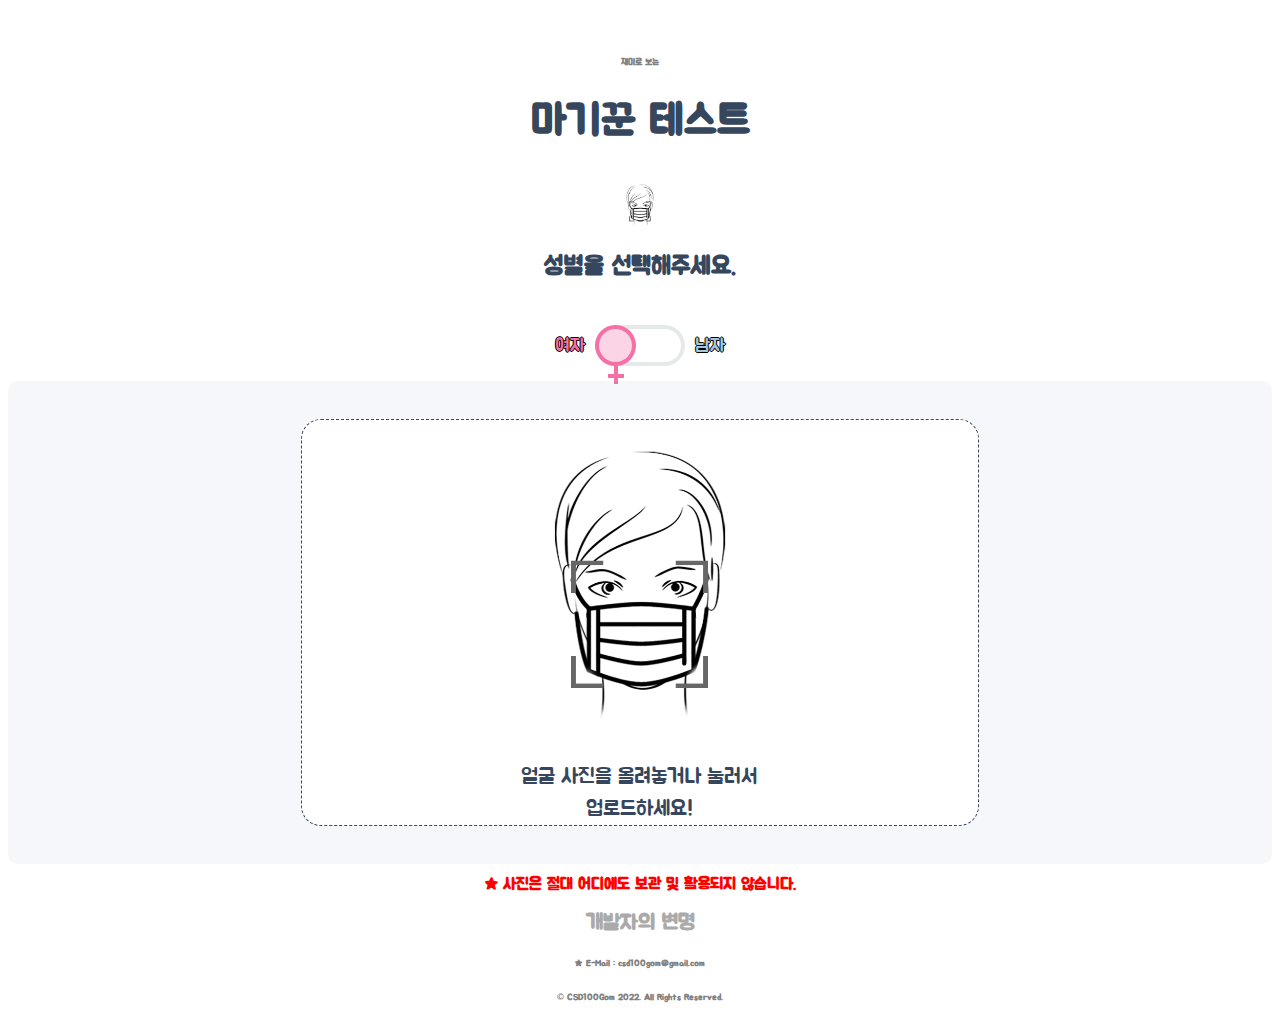
==== index.html @ 7cee202c "파비콘 추가" ====
<!DOCTYPE html>
<html lang="ko">

<head>
    <meta charset="utf-8">
    <meta name="viewport" content="width=device-width, initial-scale=1">

    <link href="https://cdn.jsdelivr.net/npm/bootstrap@5.2.2/dist/css/bootstrap.min.css" rel="stylesheet"
        integrity="sha384-Zenh87qX5JnK2Jl0vWa8Ck2rdkQ2Bzep5IDxbcnCeuOxjzrPF/et3URy9Bv1WTRi" crossorigin="anonymous">

    <title>마기꾼 테스트</title>

    <link rel="stylesheet" href="style.css">

    <!-- Go to www.addthis.com/dashboard to customize your tools -->
    <script type="text/javascript" src="//s7.addthis.com/js/300/addthis_widget.js#pubid=ra-63589f48ebc138e8"></script>
    <link rel="icon" href="/favicon.png">
</head>

<body>
    <section class="section">
        <h6 style="margin-bottom: -10px;">재미로 보는</h6>
        <h1 class="title">마기꾼 테스트</h1>

    </section>

    <section class="youtube">
        <div class="container mt-5 youtube-cover d-flex flex-row-reverse">
            <img src="favicon.png" alt="" class="youtube-icon">
        </div>
        <h3 class="subtitle">성별을 선택해주세요.</h3>

        <!-- 젠더 토글 스위치-->
        <div class="gender-container">
            <span class="gender-sort">
                <div class="gender" style="color:#f470a7">여자</div>
                <input type="checkbox" id="gender">
                <label for="gender" id="gender-label">
                    <span class="knob"><i></i></span>
                </label>
                <div class="gender" style="color:#a1c6dd">남자</div>
            </span>
        </div>
        <!-- 젠더 토글 스위치 끝-->
    </section>


    <script class="jsbin" src="https://ajax.googleapis.com/ajax/libs/jquery/1/jquery.min.js"></script>
    <div class="container file-upload" id="bg-box">
        <div class="image-upload-wrap">
            <input class="file-upload-input" type='file' onchange="readURL(this);" accept="image/*" />
            <div class="drag-text">
                <h1><img src="img/upload.png" id="upload" class="mt-5 pt-5 upload"></h1>
                <h3 class="mb-5 pb-5 pt-4 upload-text">얼굴 사진을 올려놓거나 눌러서 업로드하세요!</h3>
            </div>
        </div>
        <div class="file-upload-content">
            <img class="file-upload-image" id="face-image" src="#" alt="your image" />
            <p class="result-message"></p>
            <div id="label-container"></div>
            <div id="celeb-div"></div>
            <div class="image-title-wrap">
                <!-- Go to www.addthis.com/dashboard to customize your tools -->
                <div class="addthis_inline_share_toolbox_zi0m" style="margin-top:5px"></div>

                <ale <button type="button" onclick="window.location.reload()" class="remove-image">다른 사진으로
                    재시도</span></button>
            </div>

        </div>
    </div>


    <div class="ad-banner">
        <ins class="kakao_ad_area" style="display:none;" data-ad-unit="DAN-VhhVs2gmpC70Xe6d" data-ad-width="320"
            data-ad-height="100"></ins>
        <script type="text/javascript" src="//t1.daumcdn.net/kas/static/ba.min.js" async></script>
    </div>


    <footer>
        <h3>★ 사진은 절대 어디에도 보관 및 활용되지 않습니다. </h3>
        <a href="excuse.html">
            <h3>개발자의 변명</h3>
        </a>
        <h6>★ E-Mail : csd100gom@gmail.com </h6>
        <h6>© CSD100Gom 2022. All Rights Reserved.</h6>
    </footer>

    <div id="webcam-container"></div>
    <script src="https://cdn.jsdelivr.net/npm/@popperjs/core@2.11.6/dist/umd/popper.min.js"
        integrity="sha384-oBqDVmMz9ATKxIep9tiCxS/Z9fNfEXiDAYTujMAeBAsjFuCZSmKbSSUnQlmh/jp3"
        crossorigin="anonymous"></script>
    <script src="https://cdn.jsdelivr.net/npm/bootstrap@5.2.2/dist/js/bootstrap.min.js"
        integrity="sha384-IDwe1+LCz02ROU9k972gdyvl+AESN10+x7tBKgc9I5HFtuNz0wWnPclzo6p9vxnk"
        crossorigin="anonymous"></script>
    <script src="https://cdn.jsdelivr.net/npm/@tensorflow/tfjs@1.3.1/dist/tf.min.js"></script>
    <script src="https://cdn.jsdelivr.net/npm/@teachablemachine/image@0.8/dist/teachablemachine-image.min.js"></script>
    <script>
        function readURL(input) {
            $('.result-message').html("<div class=\"spinner\"></div><h2>AI가 마기꾼인지 판단중입니다.<h2>");

            if (input.files && input.files[0]) {

                var reader = new FileReader();

                reader.onload = function (e) {
                    $('.image-upload-wrap').hide();

                    $('.file-upload-image').attr('src', e.target.result);
                    $('.file-upload-content').show();

                    $('.image-title').html(input.files[0].name);
                };

                reader.readAsDataURL(input.files[0]);


                init().then(() => {
                    predict();
                });

            } else {
                removeUpload();
            }
        }

        function removeUpload() {
            $('.file-upload-input').replaceWith($('.file-upload-input').clone());
            $('.file-upload-content').hide();
            $('.image-upload-wrap').show();
        }
        $('.image-upload-wrap').bind('dragover', function () {
            $('.image-upload-wrap').addClass('image-dropping');
        });
        $('.image-upload-wrap').bind('dragleave', function () {
            $('.image-upload-wrap').removeClass('image-dropping');
        });
    </script>


    <script type="text/javascript">
        // More API functions here:
        // https://github.com/googlecreativelab/teachablemachine-community/tree/master/libraries/image

        // the link to your model provided by Teachable Machine export panel

        let model, webcam, labelContainer, maxPredictions;

        // Load the image model and setup the webcam
        async function init() {
            var gender = document.getElementById("gender");
            console.log(`gender checked : ${gender.checked}`);

            let URL = "https://teachablemachine.withgoogle.com/models/Uu8Yr3CgZ/"; // 여자 마기꾼 학습 모델 미지정

            if (gender.checked) {
                URL = "https://teachablemachine.withgoogle.com/models/ki_kJvAAA/"; // 남자 마기꾼 학습 모델
            }
            console.log(`URL : ${URL}`);

            const modelURL = URL + "model.json";
            const metadataURL = URL + "metadata.json";

            // load the model and metadata
            // Refer to tmImage.loadFromFiles() in the API to support files from a file picker
            // or files from your local hard drive
            // Note: the pose library adds "tmImage" object to your window (window.tmImage)
            model = await tmImage.load(modelURL, metadataURL);
            maxPredictions = model.getTotalClasses();

            // append elements to the DOM
            labelContainer = document.getElementById("label-container");
            labelContainer.innerHTML = "";
            labelContainer.appendChild(document.createElement("div"));
        }

        // run the webcam image through the image model
        async function predict() {
            // predict can take in an image, video or canvas html element
            var image = document.getElementById("face-image")
            const prediction = await model.predict(image, false);

            // 정렬 부분
            /* prediction.sort((a, b) => parseFloat(b.probability) - parseFloat(a.probability));*/

            let message;

            /*
                const classPrediction =
                    prediction[i].className +
                    ": " +
                    prediction[i].probability.toFixed(2);
                    */arguments

            let percent = Math.round(prediction[0].probability.toFixed(2) * 100);
            if (percent == 0) {
                message = `당신은 절대 마기꾼일리 없습니다!<br>그 말은 곧! 똑같이 잘생기고 예쁘거나? 아니면 👀...<br>전자이길 바랄게요!`;
            } else if (percent < 34) {
                message = `당신은 마스크를 쓰나 벗으나 비슷할 것으로 보입니다!<br>마스크를 쓰고 벗는 것에 크게 신경쓰지 않는 당신!<br>존잘 혹은 존예겠죠?`;
            } else if (percent < 67) {
                message = `당신은 마기꾼일수도 아닐수도!<br>중간 정도의 범위에 해당하시네요.<br>당신은 스스로가 마기꾼이라 생각하시나요?`;
            } else if (percent < 100) {
                message = `당신은 마기꾼에 가깝다고 보입니다.<br>눈매가 너무 멋지고 예쁘셔서 이런 결과가 나온거겠죠?`
            } else {
                message = `와... 100% 대박!<br>이 인공지능이 참 멍청해요 그쵸? 좀 더 공부시킬게요...`
            }

            resultMessage = `<span class="percent"><h3>당신이 마기꾼일 확률은</h3><h1>${percent}%</h1><br><h4>${message}</h4></span>`;
            $('.result-message').html("");
            labelContainer.childNodes[0].innerHTML = resultMessage;
            /*
            const classPrediction = `<span class=\"mbti\"><span class=\"mbti-type\">${prediction[i].className}</span><span class=\"graph\" ${color}><span style=\"width:${percent}%;\ background:${color}" > ${percent}%</span ></span >`;
            labelContainer.childNodes[i].innerHTML = classPrediction;
            */

            /*
            var celebDiv = document.getElementById("celeb-div");
            celebDiv.innerHTML = `<a href=\"https://www.16personalities.com/ko/%EC%84%B1%EA%B2%A9%EC%9C%A0%ED%98%95-${prediction[0].className}\"<class=\"mbti-link\"><h4>${type}에 대해 더 알아보기</h4></a >    <h4 style="color:rgb(${rgb})">[${type} 관상의 연예인]<br>${celeb}</h4>`;
                */
        }
    </script>
</body>



<!--  # Image Upload
Copyright (c) 2022 by Aaron Vanston (https://codepen.io/aaronvanston/pen/yNYOXR)
Permission is hereby granted, free of charge, to any person obtaining a copy of this software and associated documentation files (the "Software"), to deal in the Software without restriction, including without limitation the rights to use, copy, modify, merge, publish, distribute, sublicense, and/or sell copies of the Software, and to permit persons to whom the Software is furnished to do so, subject to the following conditions:
The above copyright notice and this permission notice shall be included in all copies or substantial portions of the Software.
THE SOFTWARE IS PROVIDED "AS IS", WITHOUT WARRANTY OF ANY KIND, EXPRESS OR IMPLIED, INCLUDING BUT NOT LIMITED TO THE WARRANTIES OF MERCHANTABILITY, FITNESS FOR A PARTICULAR PURPOSE AND NONINFRINGEMENT. IN NO EVENT SHALL THE AUTHORS OR COPYRIGHT HOLDERS BE LIABLE FOR ANY CLAIM, DAMAGES OR OTHER LIABILITY, WHETHER IN AN ACTION OF CONTRACT, TORT OR OTHERWISE, ARISING FROM, OUT OF OR IN CONNECTION WITH THE SOFTWARE OR THE USE OR OTHER DEALINGS IN THE SOFTWARE.
, INCLUDING BUT NOT LIMITED TO THE WARRANTIES OF MERCHANTABILITY, FITNESS FOR A PARTICULAR PURPOSE AND NONINFRINGEMENT. IN NO EVENT SHALL THE AUTHORS OR COPYRIGHT HOLDERS BE LIABLE FOR ANY CLAIM, DAMAGES OR OTHER LIABILITY, WHETHER IN AN ACTION OF CONTRACT, TORT OR OTHERWISE, ARISING FROM, OUT OF OR IN CONNECTION WITH THE SOFTWARE OR THE USE OR OTHER DEALINGS IN THE SOFTWARE.
-->

<!--  # Gender Toggle
Copyright (c) 2022 by Mert Cukuren (https://codepen.io/knyttneve/pen/bPpEZY)
Permission is hereby granted, free of charge, to any person obtaining a copy of this software and associated documentation files (the "Software"), to deal in the Software without restriction, including without limitation the rights to use, copy, modify, merge, publish, distribute, sublicense, and/or sell copies of the Software, and to permit persons to whom the Software is furnished to do so, subject to the following conditions:
The above copyright notice and this permission notice shall be included in all copies or substantial portions of the Software.
THE SOFTWARE IS PROVIDED "AS IS", WITHOUT WARRANTY OF ANY KIND, EXPRESS OR IMPLIED, INCLUDING BUT NOT LIMITED TO THE WARRANTIES OF MERCHANTABILITY, FITNESS FOR A PARTICULAR PURPOSE AND NONINFRINGEMENT. IN NO EVENT SHALL THE AUTHORS OR COPYRIGHT HOLDERS BE LIABLE FOR ANY CLAIM, DAMAGES OR OTHER LIABILITY, WHETHER IN AN ACTION OF CONTRACT, TORT OR OTHERWISE, ARISING FROM, OUT OF OR IN CONNECTION WITH THE SOFTWARE OR THE USE OR OTHER DEALINGS IN THE SOFTWARE.
-->

</html>
---- style.css ----
@import url("https://fonts.googleapis.com/css2?family=Jua&display=swap");

html {
  font-size: 14px;
  font-family: "Jua", sans-serif;
  word-break: keep-all;
}

body {
  font-family: "Jua", sans-serif;
  background-color: #ffffff;
}

h1 {
  font-size: 3rem;
}

h2 {
  margin: auto;
  max-width: 80%;
  text-align: center;
  color: #031230;
}

#upload {
  width: 40%;
  margin: 0 auto;
}

.file-upload {
  /*background-color: #ffffff;*/

  padding: 3% 3%;
  margin: 0 auto;
  border-radius: 10px;
  /*border: solid 1.5px #f6f7fa;*/
  background-color: #f6f7fa;
}

.file-upload-btn {
  width: 100%;
  margin: 0;
  color: #fff;
  background: #1fb264;
  border: none;
  padding: 10px;
  border-radius: 4px;
  border-bottom: 4px solid #15824b;
  transition: all 0.2s ease;
  outline: none;
  text-transform: uppercase;
  font-weight: 700;
}

.file-upload-btn:hover {
  background: #1aa059;
  color: #ffffff;
  transition: all 0.2s ease;
  cursor: pointer;
}

.file-upload-btn:active {
  border: 0;
  transition: all 0.2s ease;
}

.file-upload-content {
  display: none;
  text-align: center;
}

.file-upload-input {
  position: absolute;
  margin: 0 auto;
  padding: 0;
  width: 100%;
  height: 100%;
  outline: none;
  opacity: 0;
  cursor: pointer;
}

.image-upload-wrap {
  width: 57%;
  margin: 0 auto;
  position: relative;
  object-fit: contain;
  border-radius: 20px;
  border: dashed 1.5px #35465d;
  background-color: #ffffff;
}

.image-dropping,
.image-upload-wrap:hover {
  background-color: #35465d;
  border: 1.5px dashed #ffffff;
}

.image-title-wrap {
  padding: 10px 15px 15px 15px;
  color: #222;
}

.drag-text {
  text-align: center;
}

.drag-text h3 {
  width: 50%;
  font-weight: 100;
  text-transform: uppercase;
  font-size: 1.5rem;
  line-height: 1.53;
  text-align: center;
  color: #35465d;
  margin: 0 auto;
}

.file-upload-image {
  max-height: 60%;
  max-width: 60%;
  border-radius: 50px;
  margin: auto;
  padding: 20px;
}

.remove-image {
  width: 220px;
  margin: 0;
  margin-top: 10px;
  font-size: 1.5rem;
  color: #fff;
  background:
    /*#cd4535;*/
    rgb(70, 144, 100);
  border: none;
  padding: 10px;
  border-radius: 20px;
  border-bottom: 4px solid
    /*#b02818;*/
    rgb(20, 100, 88);
  transition: all 0.2s ease;
  outline: none;
  text-transform: uppercase;
  font-weight: 700;
}

.remove-image:hover {
  background:
    /*#c13b2a;*/
    rgb(39, 122, 100);
  color: #fff;
  transition: all 0.2s ease;
  cursor: pointer;
}

.remove-image:active {
  border: 0;
  transition: all 0.2s ease;
}

/*
.nav-distance {
  padding: 2.1% 7.7%;
}

.navbar-brand {
  font-size: 1.25rem;
  font-family: NanumSquareR;
  line-height: 1.68;
  text-align: left;
  color: #35465d;
}

.navbar-toggler {
  border-color: #ffffff;
}
*/

.section {
  margin-top: 4rem;
}

.title {
  line-height: 1.67;
  text-align: center;
  color: #35465d;
}

.subtitle {
  line-height: 1.53;
  text-align: center;
  color: #35465d;
}

.youtube {
  font-size: 1.5rem;
  line-height: 1.71;
  text-align: center;
}

.youtube-icon {
  width: 3rem;
}

.upload {
  width: 20%;
}

.mbti {
  display: flex;
  padding-top: 0.2rem;
  padding-left: 2rem;
  padding-right: 2rem;
  align-items: center;
}

.mbti-type {
  font-size: 1.5rem;
  padding-right: 1rem;
  width: 15%;
  text-align: left;
  vertical-align: middle;
}

.graph {
  display: flex;
  width: 85%;
  height: 2rem;
  background: #eee;
  border-bottom: 1px solid #aaa;
  border-right: 1px solid #aaa;
  border-radius: 1.2rem;
}

.graph span {
  display: inline-block;
  width: 100%;
  height: 2rem;
  line-height: 2rem;
  text-align: right;
  background: violet;
  border-radius: 1.2rem;
  border-bottom: 1px solid #aaa;
  border-right: 1px solid #aaa;
  box-sizing: border-box;
  color: #000;
  animation: stack 2s 1;
}

@keyframes spin {
  100% {
    transform: rotate(360deg);
  }
}

.spinner {
  display: inline-block;
  width: 50px;
  height: 50px;
  border: 5px solid green;
  border-color: green transparent transparent;
  border-radius: 50%;
  animation: spin 1s linear infinite;
}

.gender-container {
  padding-top: 15px;
  padding-bottom: 15px;
  align-items: center;
}

.gender-sort {
  display: flex;
  justify-content: center;
  align-items: center;
}

#gender-label {
  margin-left: 10px;
  margin-right: 10px;
}

.gender {
  align-items: center;
  text-align: center;
  font-size: 1.3rem;
  text-shadow: -1px 0px black, 0px 1px black, 1px 0px black, 0px -1px black;
}

@media screen and (max-width: 600px) {
  html {
    font-size: 12px;
  }

  .navbar-brand {
    font-size: 2rem;
  }

  .remove-image {
    font-size: 1.5rem;
    width: 200px;
  }
}

/* 젠더 토글 스위치 */

* {
  box-sizing: border-box;
}

label {
  cursor: pointer;
  display: inline-block;
  width: 90px;
  height: 41px;
  box-shadow: 0 0 0 4px #e5e9ea inset;
  border-radius: 30px;
  position: relative;
}

.knob {
  position: absolute;
  width: 41px;
  top: 0;
  left: 0;
  height: 41px;
  border-radius: 50%;
  box-shadow: 0 0 0 4px #f470a7 inset;
  background-color: #fbd4e6;
  transition: 0.3s;
}

.knob>i {
  position: absolute;
  width: 4px;
  height: 18px;
  top: 100%;
  background-color: #f470a7;
  left: calc(50% - 2px);
}

.knob>i:before,
.knob>i:after {
  width: 6px;
  position: absolute;
  top: 42%;
  content: "";
  height: 4px;
  background-color: #f470a7;
}

.knob>i:before {
  left: 4px;
}

.knob>i:after {
  left: -6px;
}

input:checked+label>.knob {
  box-shadow: 0 0 0 4px #a1c6dd inset;
  background-color: #e2ecf4;
  transform: translateX(49px) rotate(-140deg);
}

input:checked+label>.knob>i {
  background-color: #a1c6dd;
}

input:checked+label>.knob>i:after,
input:checked+label>.knob>i:before {
  background-color: #a1c6dd;
}

input:checked+label>.knob>i:after {
  top: 14.5px;
  width: 12px;
  left: -7px;
  transform: rotate(45deg);
}

input:checked+label>.knob>i:before {
  top: 13px;
  width: 12px;
  left: 0px;
  transform: rotate(134deg);
}

#gender {
  display: none;
}

h3,
h6 {
  margin-top: 10px;
  text-align: center;
}

footer>h3 {
  color: red;
}

h4 {
  margin-top: 10px;
}

h6 {
  color: gray;
}

footer>a {
  text-decoration: none;
  color: #aaa;

}

footer>a>h3 {
  font-size: 1.5rem;
}

footer>a>h3:hover {
  color: red;
}

.ad-banner {
  width: 320px;

  margin: 0 auto;
}

.percent>h1 {
  font-size: 4rem;
}

.excuse {
  font-size: 2rem;
  text-align: center;
}
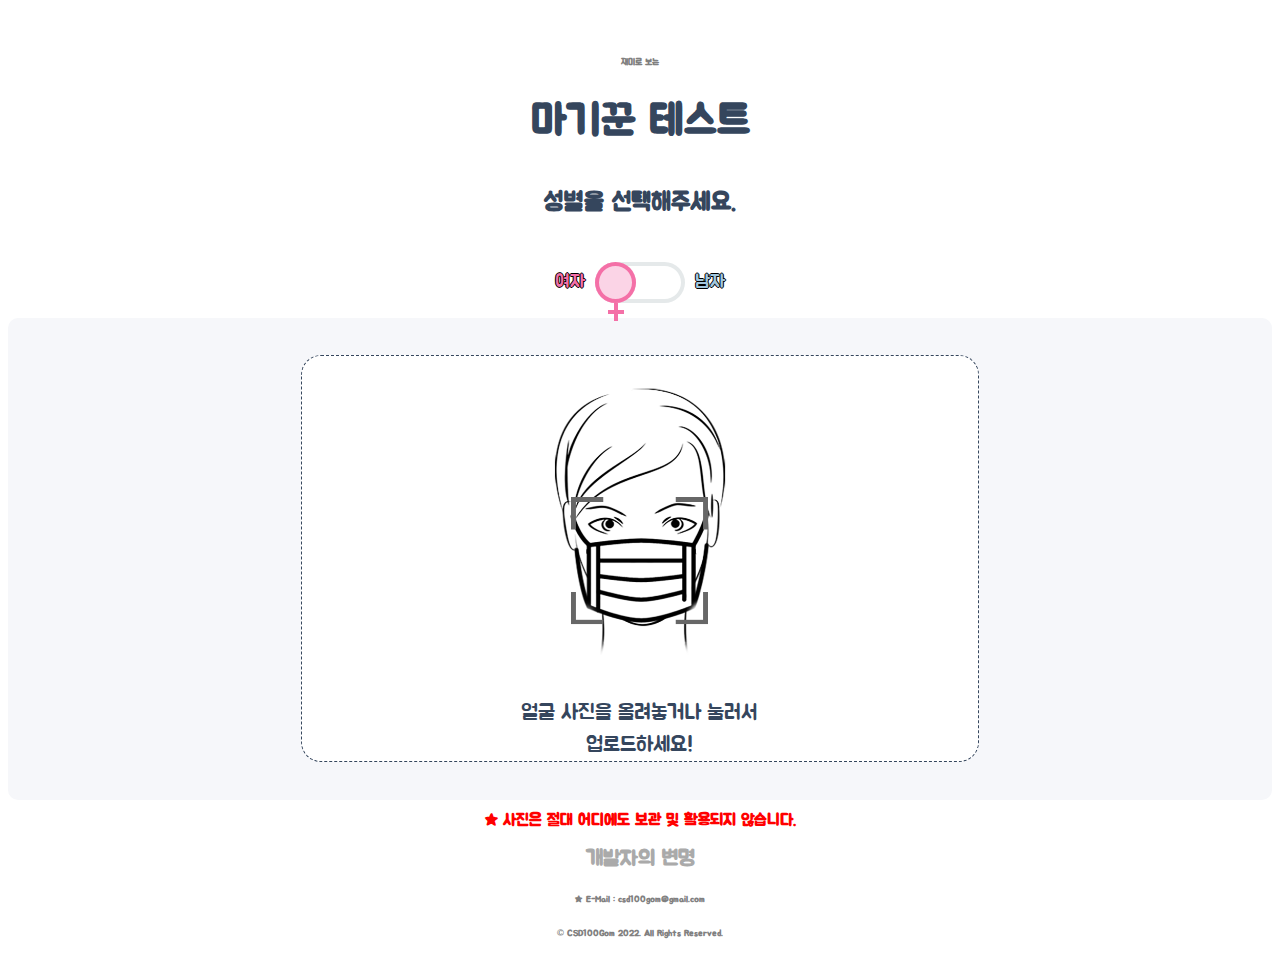
==== commit ec61b554: "제목 아래 파비콘 제거" ====
--- a/index.html
+++ b/index.html
@@ -25,9 +25,9 @@
     </section>
 
     <section class="youtube">
-        <div class="container mt-5 youtube-cover d-flex flex-row-reverse">
+        <!-- <div class="container mt-5 youtube-cover d-flex flex-row-reverse">
             <img src="favicon.png" alt="" class="youtube-icon">
-        </div>
+        </div> -->
         <h3 class="subtitle">성별을 선택해주세요.</h3>
 
         <!-- 젠더 토글 스위치-->
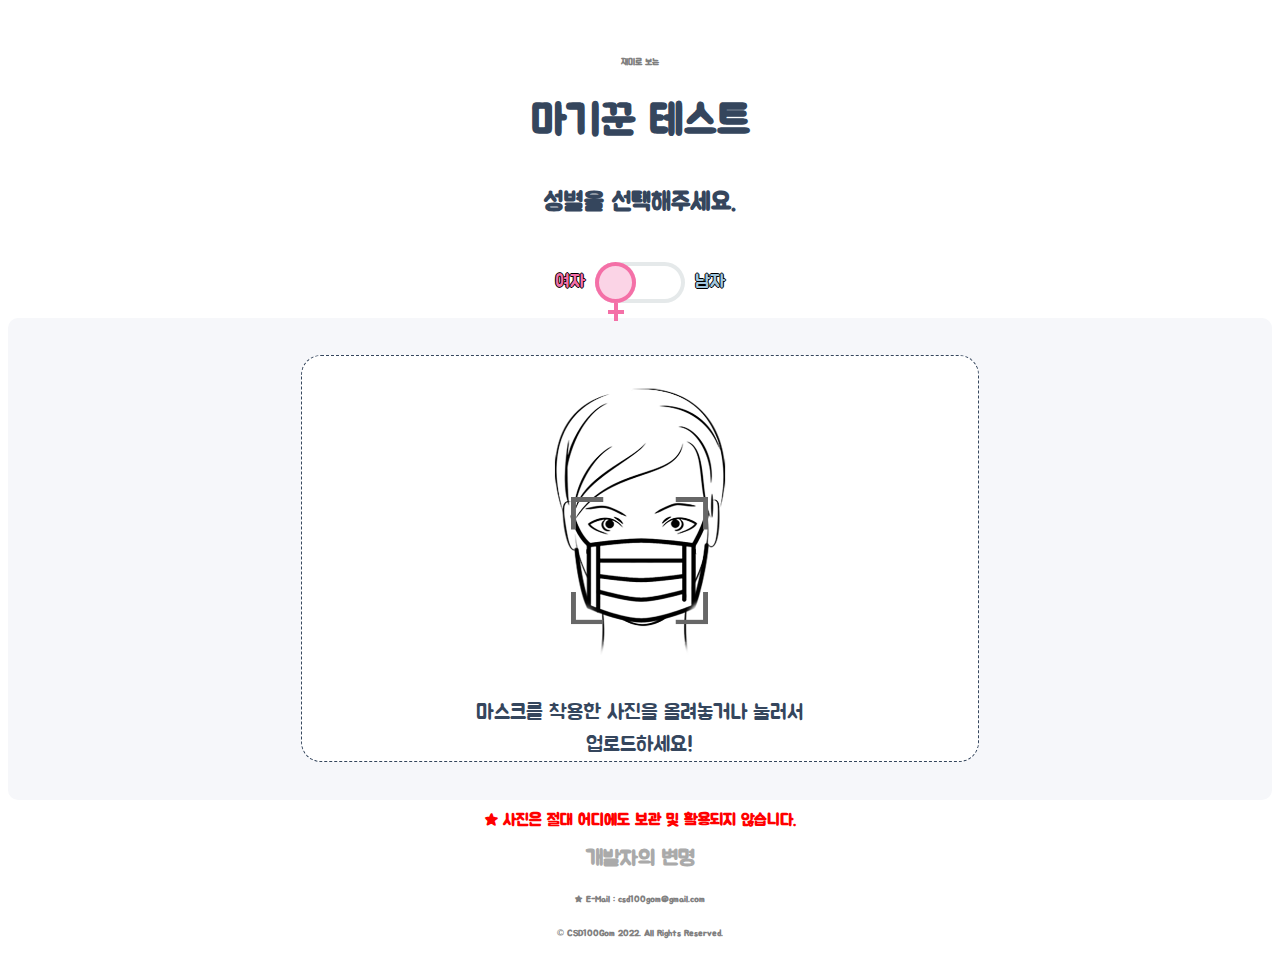
==== commit cf73c63b: "안내문 변경" ====
--- a/index.html
+++ b/index.html
@@ -51,7 +51,7 @@
             <input class="file-upload-input" type='file' onchange="readURL(this);" accept="image/*" />
             <div class="drag-text">
                 <h1><img src="img/upload.png" id="upload" class="mt-5 pt-5 upload"></h1>
-                <h3 class="mb-5 pb-5 pt-4 upload-text">얼굴 사진을 올려놓거나 눌러서 업로드하세요!</h3>
+                <h3 class="mb-5 pb-5 pt-4 upload-text">마스크를 착용한 사진을 올려놓거나 눌러서 업로드하세요!</h3>
             </div>
         </div>
         <div class="file-upload-content">
@@ -74,6 +74,10 @@
     <div class="ad-banner">
         <ins class="kakao_ad_area" style="display:none;" data-ad-unit="DAN-VhhVs2gmpC70Xe6d" data-ad-width="320"
             data-ad-height="100"></ins>
+        <script type="text/javascript" src="//t1.daumcdn.net/kas/static/ba.min.js" async></script>
+
+        <ins class="kakao_ad_area" style="display:none;" data-ad-unit="DAN-oNtyk1fF5EuvClXQ" data-ad-width="320"
+            data-ad-height="50"></ins>
         <script type="text/javascript" src="//t1.daumcdn.net/kas/static/ba.min.js" async></script>
     </div>
 
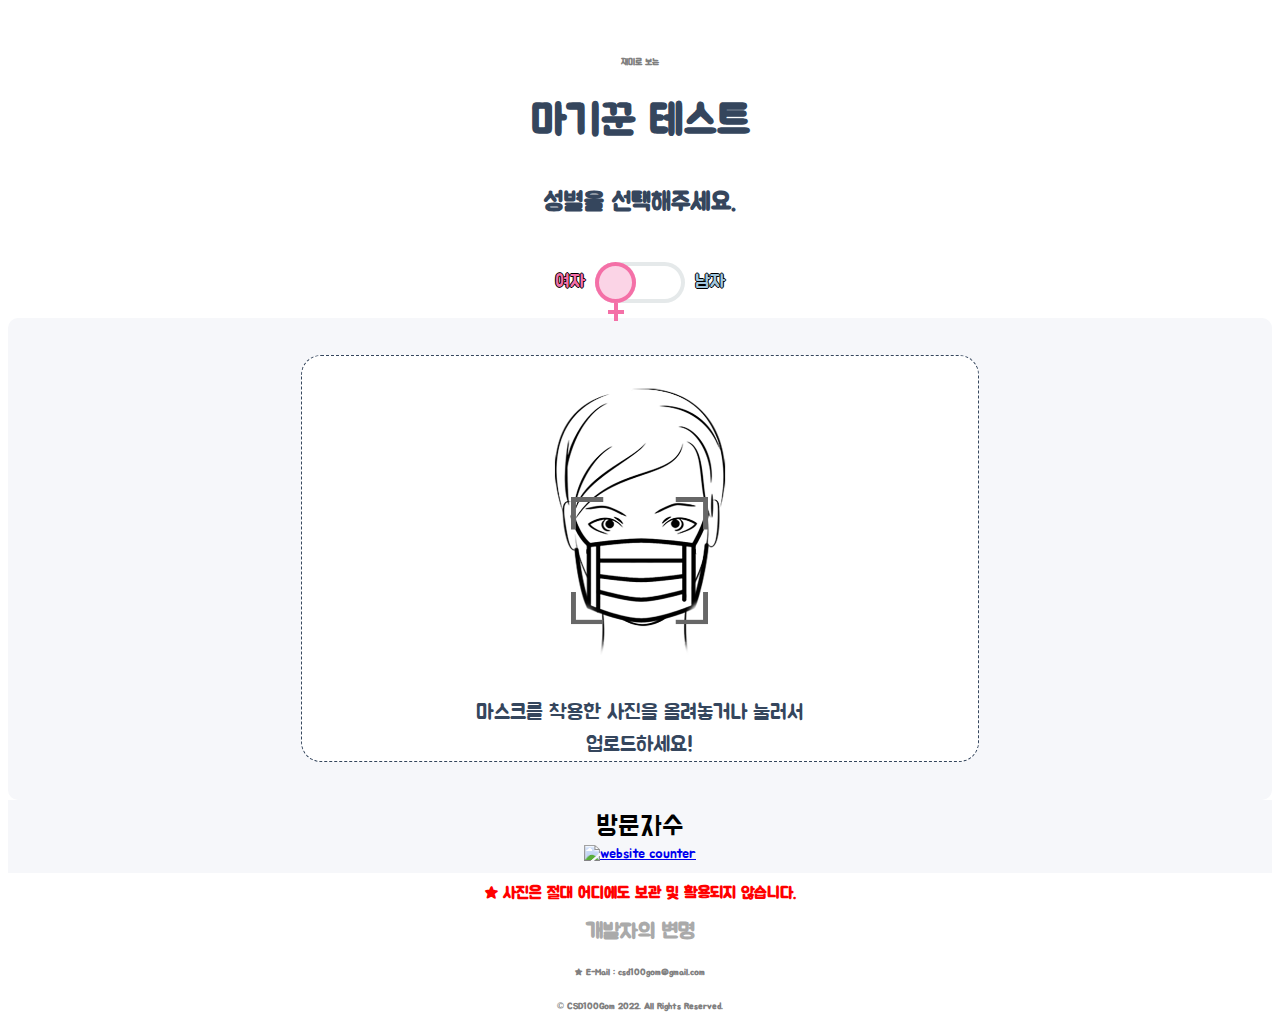
==== commit 12de9c6a: "방문자수 추가" ====
--- a/index.html
+++ b/index.html
@@ -21,13 +21,14 @@
     <section class="section">
         <h6 style="margin-bottom: -10px;">재미로 보는</h6>
         <h1 class="title">마기꾼 테스트</h1>
-
     </section>
 
     <section class="youtube">
         <!-- <div class="container mt-5 youtube-cover d-flex flex-row-reverse">
             <img src="favicon.png" alt="" class="youtube-icon">
         </div> -->
+
+
         <h3 class="subtitle">성별을 선택해주세요.</h3>
 
         <!-- 젠더 토글 스위치-->
@@ -83,6 +84,12 @@
 
 
     <footer>
+        <div class="visit"><span>방문자수</span><!-- Start of CuterCounter Code -->
+            <a href="https://www.webfreecounter.com/" target="_blank"><img
+                    src="https://www.cutercounter.com/hits.php?id=hxfnfff&nd=6&style=9" border="0"
+                    alt="website counter"></a>
+            <!-- End of CuterCounter Code -->
+        </div>
         <h3>★ 사진은 절대 어디에도 보관 및 활용되지 않습니다. </h3>
         <a href="excuse.html">
             <h3>개발자의 변명</h3>
--- a/style.css
+++ b/style.css
@@ -1,4 +1,5 @@
 @import url("https://fonts.googleapis.com/css2?family=Jua&display=swap");
+@import url('https://fonts.googleapis.com/css2?family=Do+Hyeon&display=swap');
 
 html {
   font-size: 14px;
@@ -436,4 +437,19 @@
 .excuse {
   font-size: 2rem;
   text-align: center;
+}
+
+.visit {
+  display: flex;
+  align-items: center;
+  justify-content: center;
+  padding: 10px 0;
+  background-color: #f6f7fa;
+  flex-direction: column;
+}
+
+.visit>span {
+
+  font-family: 'Do Hyeon', sans-serif;
+  font-size: 2rem;
 }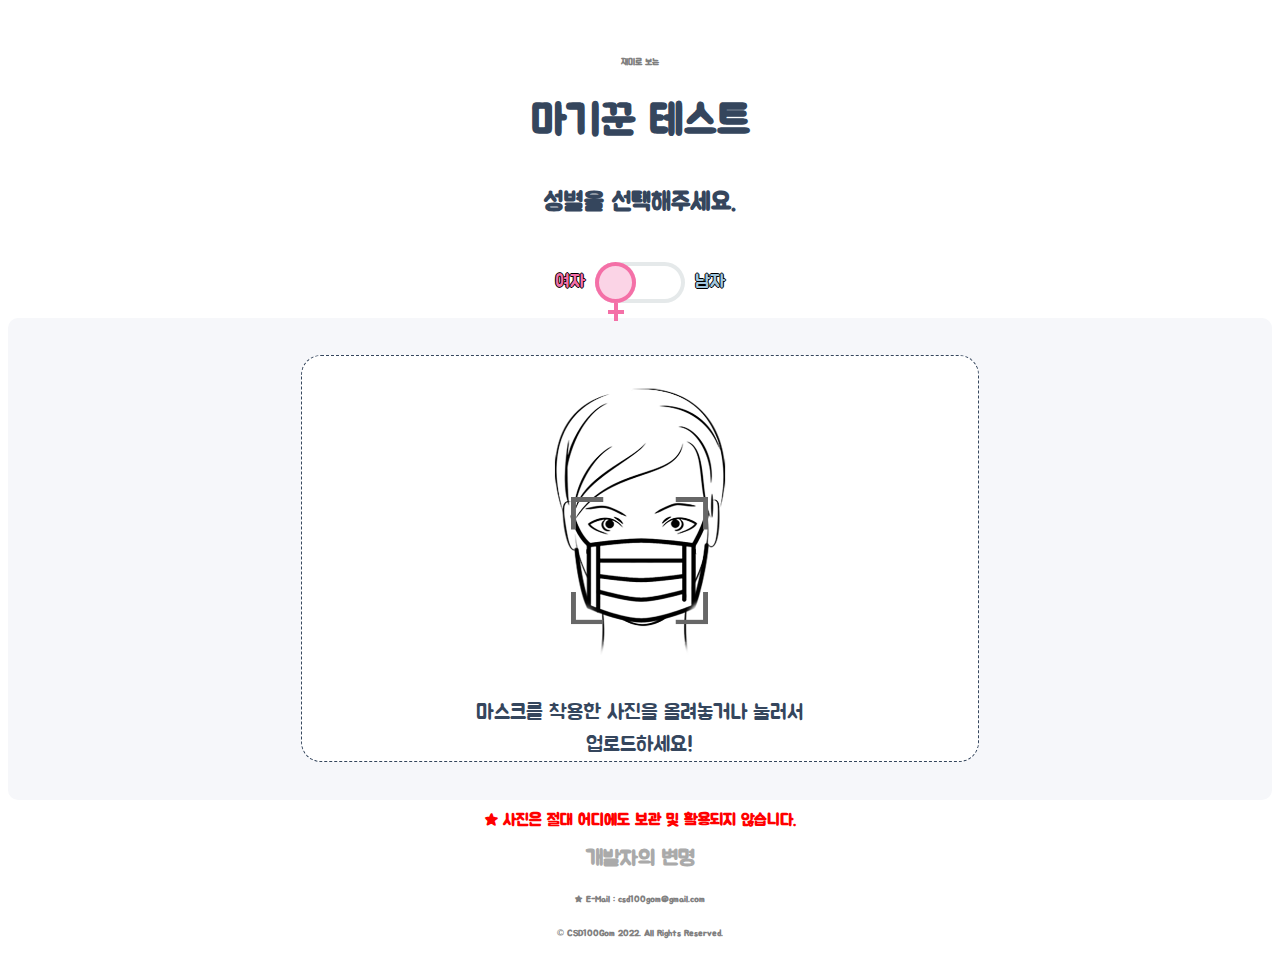
==== commit 0e292fee: "방문자수 제거(다시)" ====
--- a/index.html
+++ b/index.html
@@ -4,6 +4,16 @@
 <head>
     <meta charset="utf-8">
     <meta name="viewport" content="width=device-width, initial-scale=1">
+
+    <!-- Google tag (gtag.js) -->
+    <script async src="https://www.googletagmanager.com/gtag/js?id=G-FJSY98HF37"></script>
+    <script>
+        window.dataLayer = window.dataLayer || [];
+        function gtag() { dataLayer.push(arguments); }
+        gtag('js', new Date());
+
+        gtag('config', 'G-FJSY98HF37');
+    </script>
 
     <link href="https://cdn.jsdelivr.net/npm/bootstrap@5.2.2/dist/css/bootstrap.min.css" rel="stylesheet"
         integrity="sha384-Zenh87qX5JnK2Jl0vWa8Ck2rdkQ2Bzep5IDxbcnCeuOxjzrPF/et3URy9Bv1WTRi" crossorigin="anonymous">
@@ -84,12 +94,6 @@
 
 
     <footer>
-        <div class="visit"><span>방문자수</span><!-- Start of CuterCounter Code -->
-            <a href="https://www.webfreecounter.com/" target="_blank"><img
-                    src="https://www.cutercounter.com/hits.php?id=hxfnfff&nd=6&style=9" border="0"
-                    alt="website counter"></a>
-            <!-- End of CuterCounter Code -->
-        </div>
         <h3>★ 사진은 절대 어디에도 보관 및 활용되지 않습니다. </h3>
         <a href="excuse.html">
             <h3>개발자의 변명</h3>
--- a/style.css
+++ b/style.css
@@ -437,19 +437,4 @@
 .excuse {
   font-size: 2rem;
   text-align: center;
-}
-
-.visit {
-  display: flex;
-  align-items: center;
-  justify-content: center;
-  padding: 10px 0;
-  background-color: #f6f7fa;
-  flex-direction: column;
-}
-
-.visit>span {
-
-  font-family: 'Do Hyeon', sans-serif;
-  font-size: 2rem;
 }